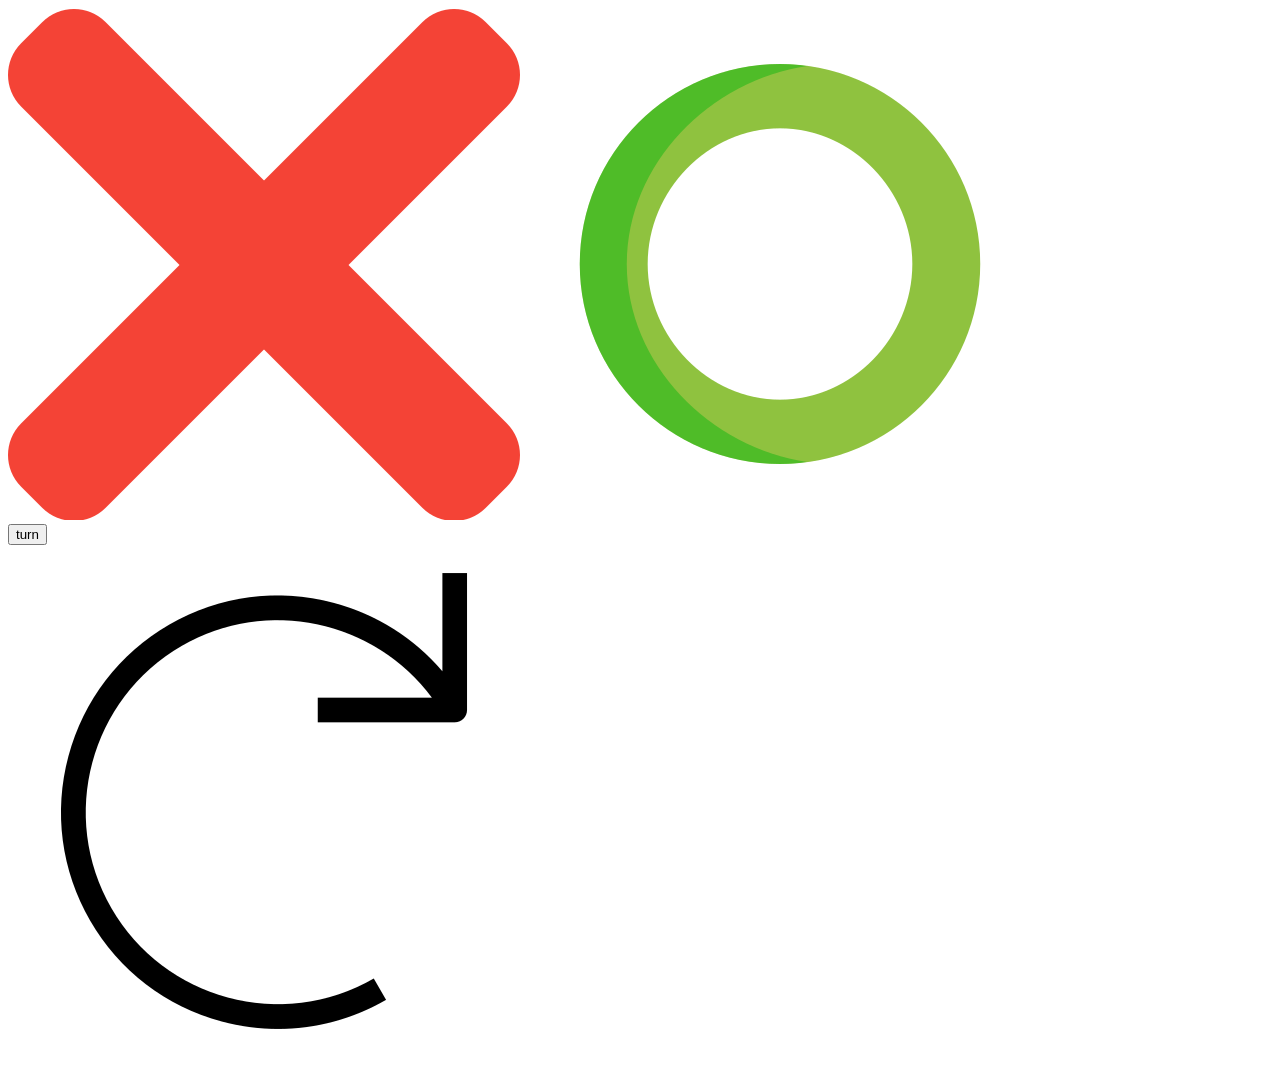
==== xo-game.html @ 0ff01118 "add hhh" ====
<!DOCTYPE html>
<html lang="en">

<head>
    <meta charset="UTF-8">
    <meta http-equiv="X-UA-Compatible" content="IE=edge">
    <meta name="viewport" content="width=device-width, initial-scale=1.0">
    <title>Document</title>
</head>

<body>
    <div>
        <div>
            <img src="./imag/close.png" alt="">
            <img src="./imag/letter-o.png" alt="">
        </div>
        <button>turn</button>
        <div>
            <img src="./imag/undo.png" />
        </div>
    </div>

</body>

</html>
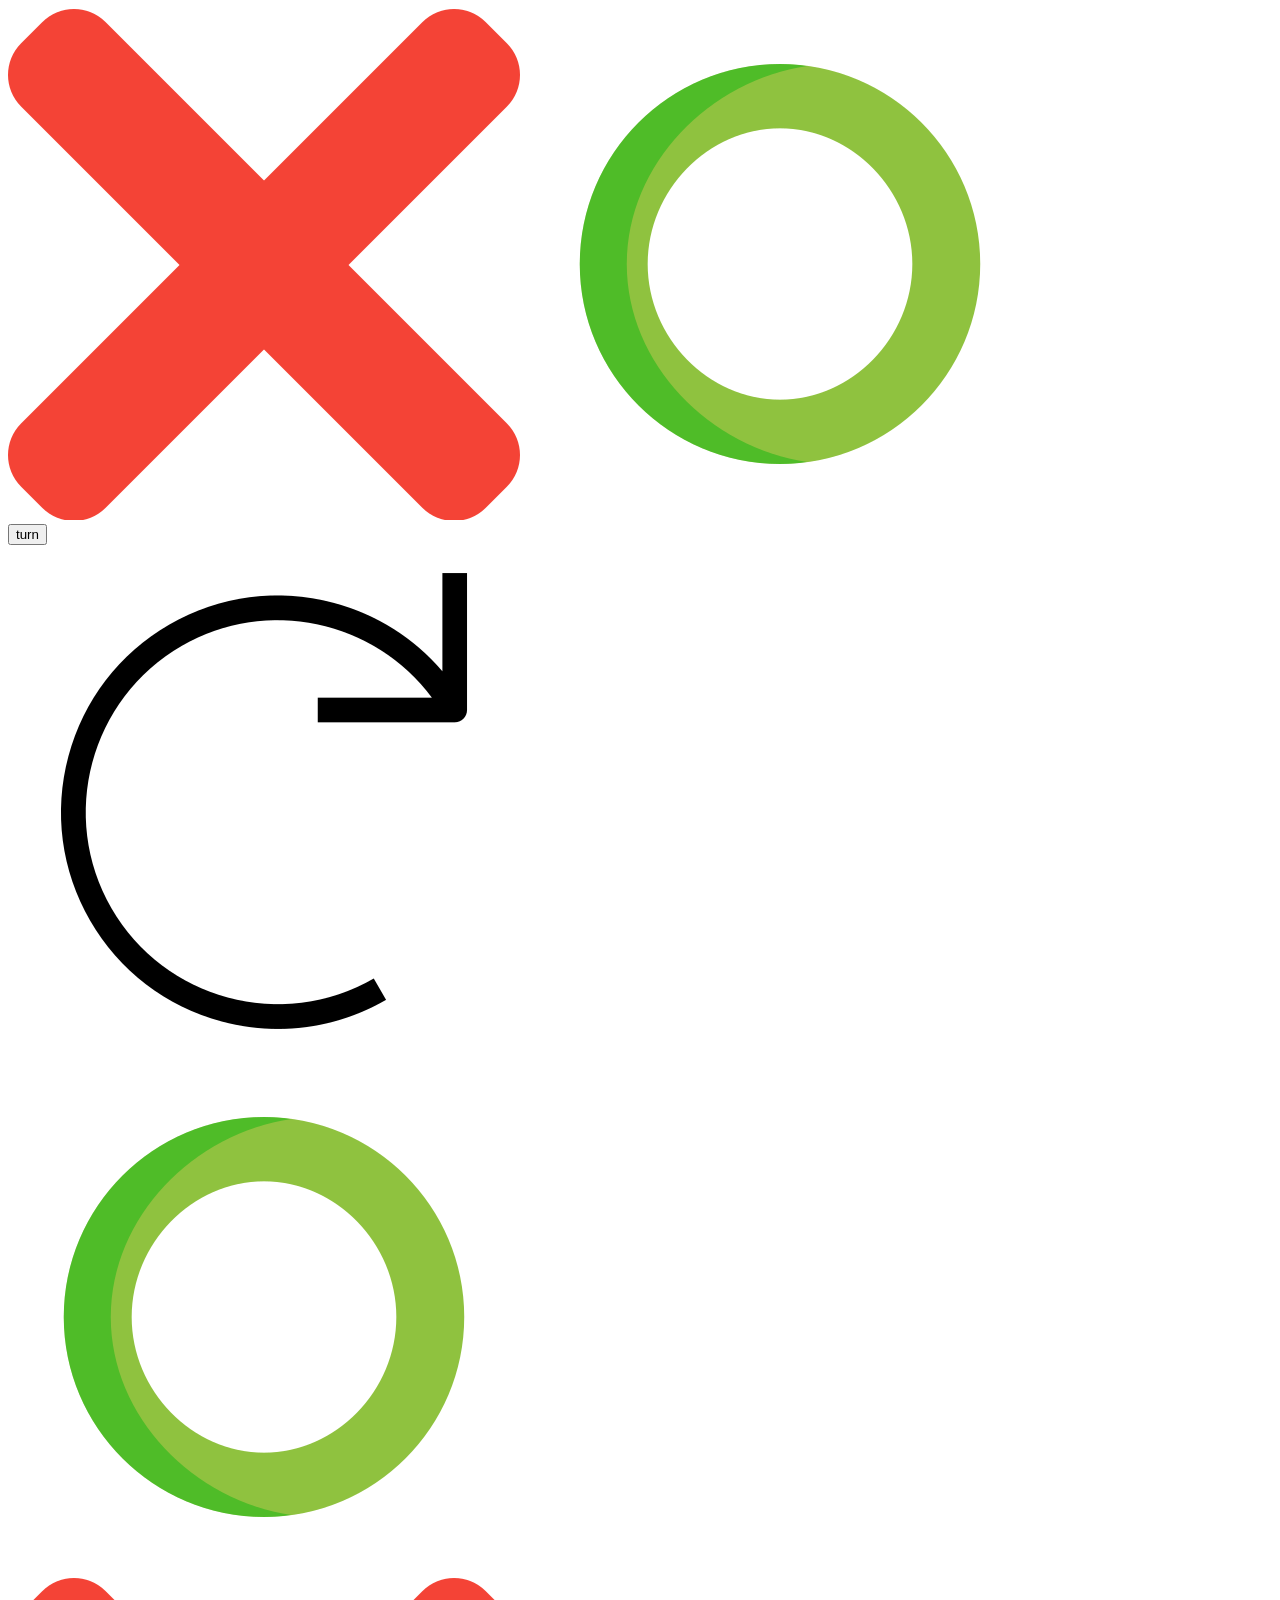
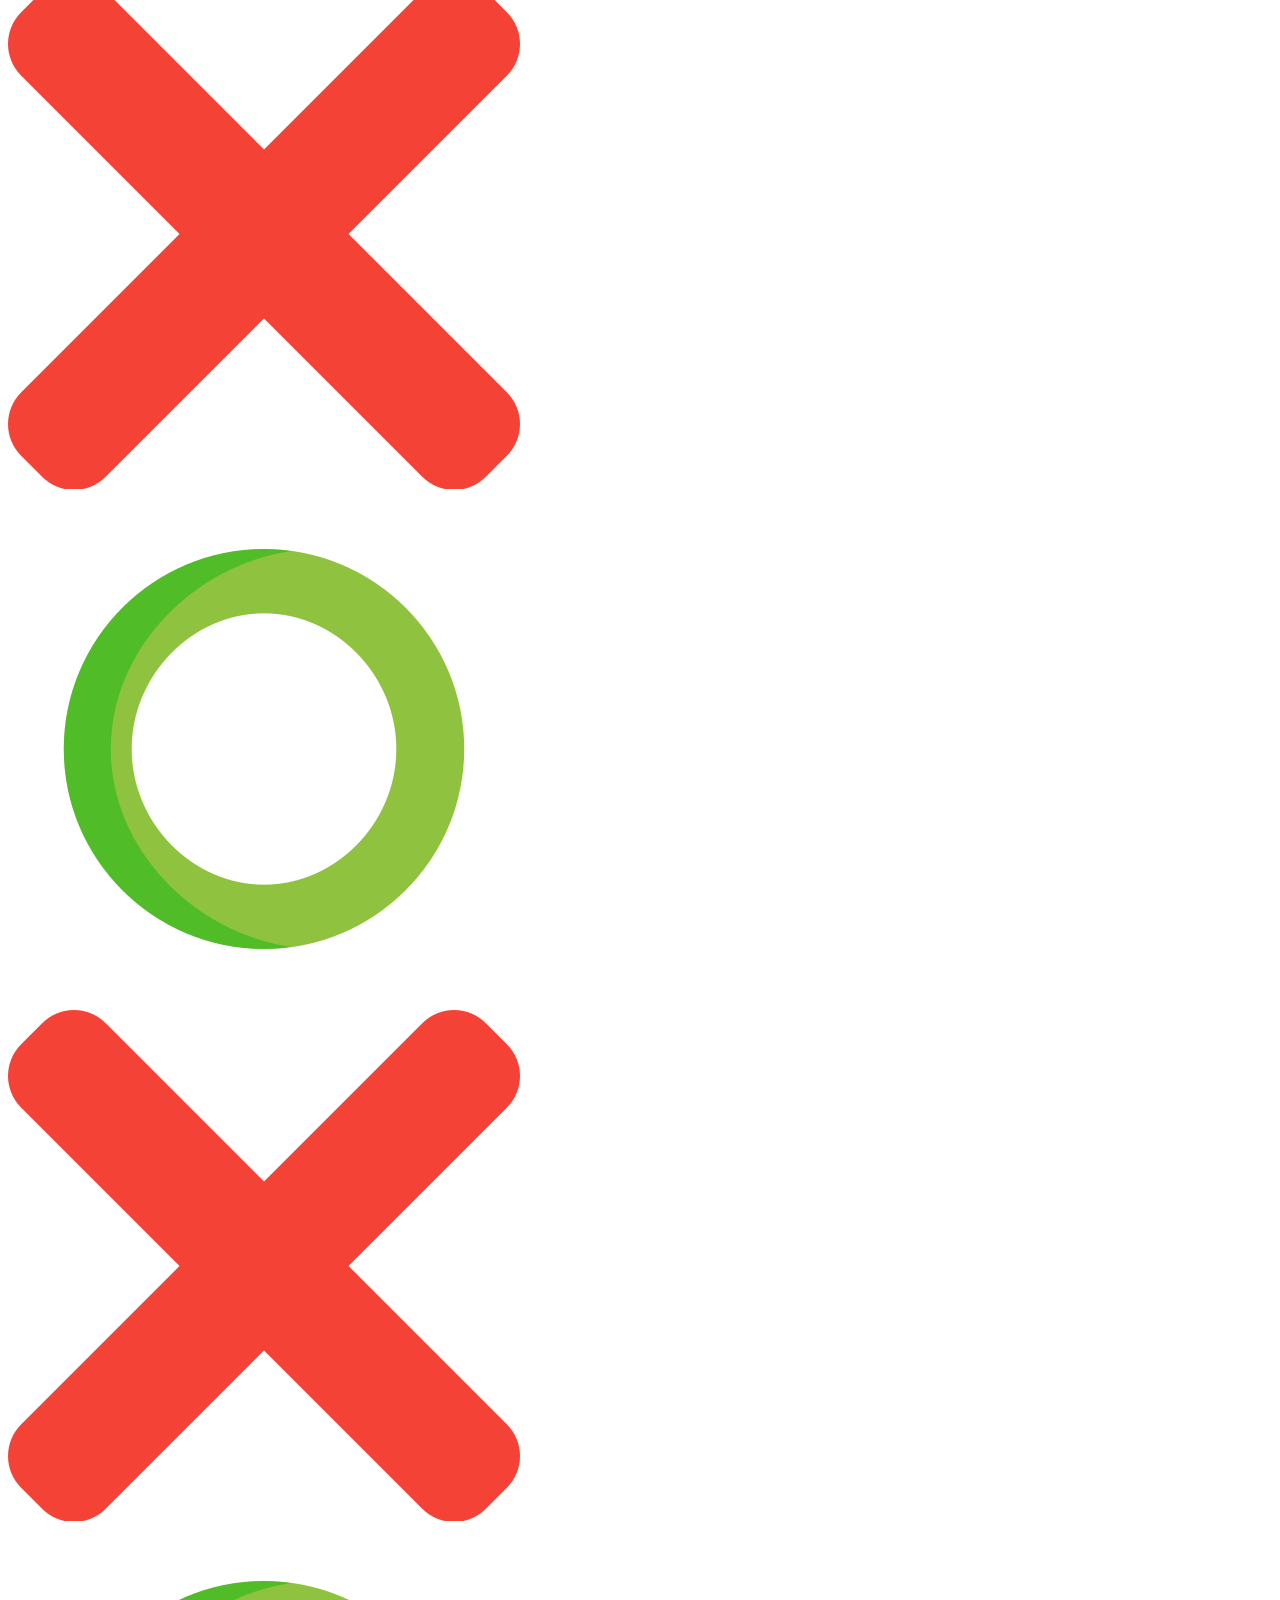
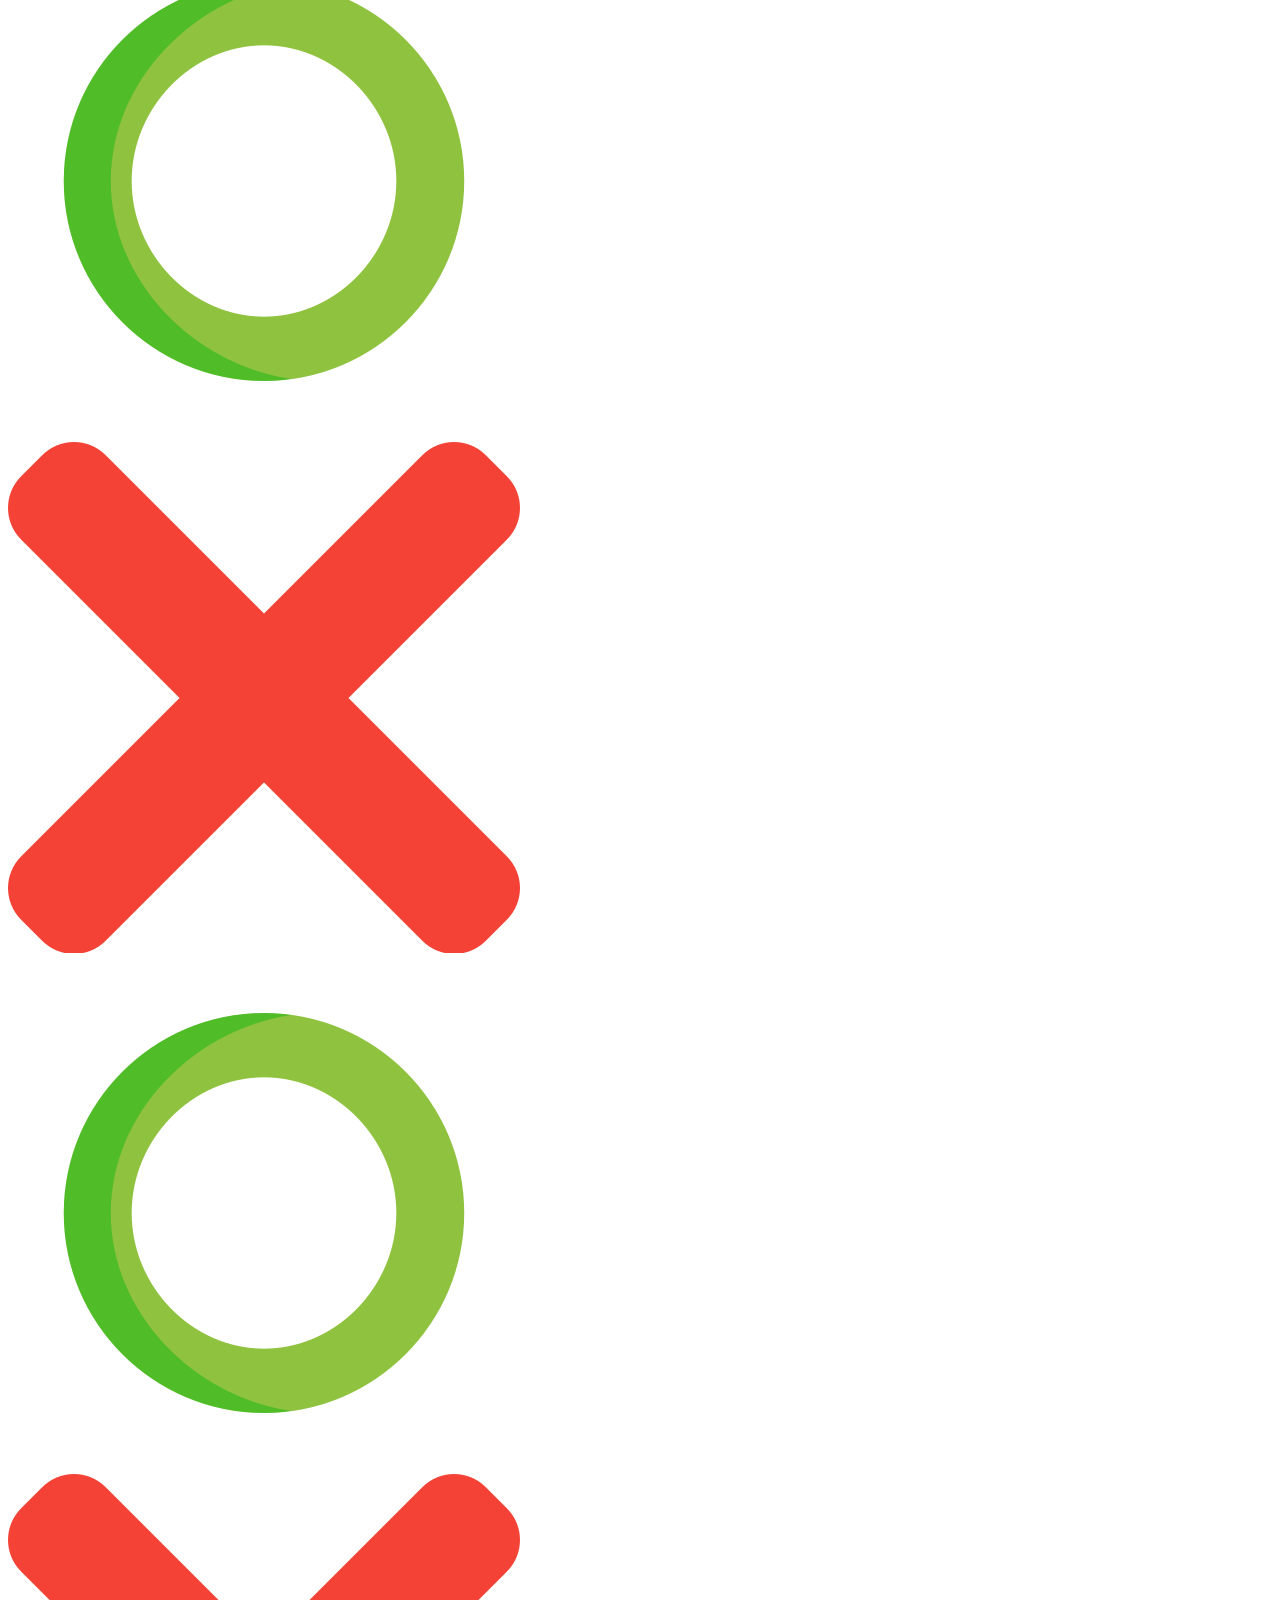
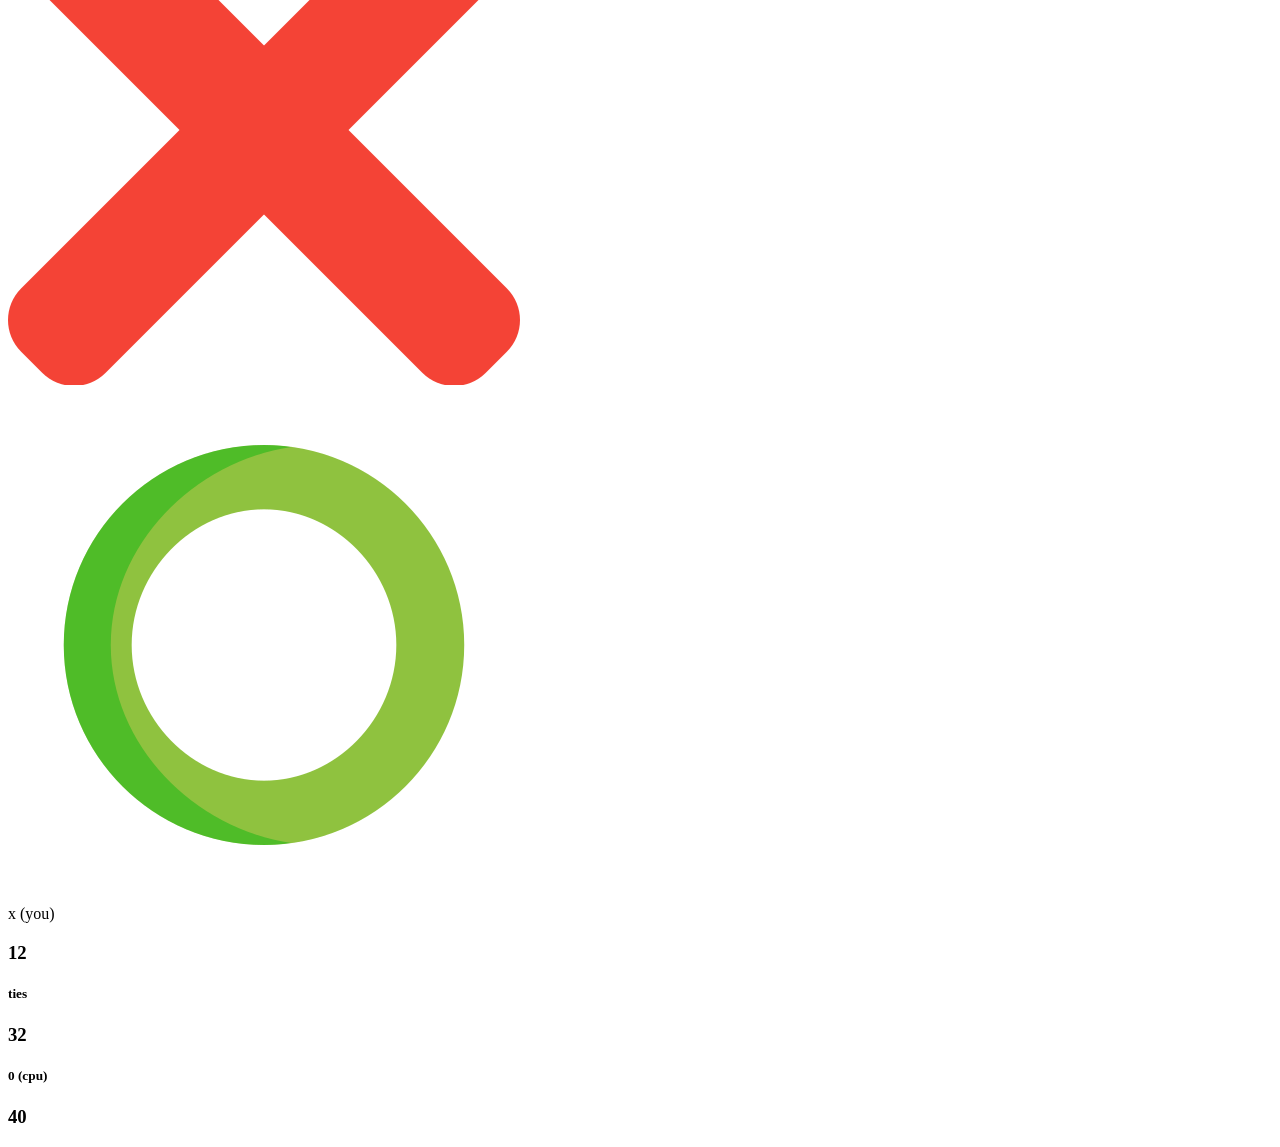
==== commit 12e20586: "add hh" ====
--- a/xo-game.html
+++ b/xo-game.html
@@ -9,16 +9,43 @@
 </head>
 
 <body>
-    <div>
-        <div>
-            <img src="./imag/close.png" alt="">
-            <img src="./imag/letter-o.png" alt="">
-        </div>
-        <button>turn</button>
-        <div>
-            <img src="./imag/undo.png" />
-        </div>
-    </div>
+    <main>
+        <section>
+            <div>
+                <div>
+                    <img src="./imag/close.png" alt="">
+                    <img src="./imag/letter-o.png" alt="">
+                </div>
+                <button>turn</button>
+                <div>
+                    <img src="./imag/undo.png" />
+                </div>
+            </div>
+            <div>
+                <div><img src="./imag/letter-o.png" alt=""></div>
+                <div><img src="./imag/close.png" alt=""></div>
+                <div><img src="./imag/letter-o.png" alt=""></div>
+                <div><img src="./imag/close.png" alt=""></div>
+                <div><img src="./imag/letter-o.png" alt=""></div>
+                <div><img src="./imag/close.png" alt=""></div>
+                <div><img src="./imag/letter-o.png" alt=""></div>
+                <div><img src="./imag/close.png" alt=""></div>
+                <div><img src="./imag/letter-o.png" alt=""></div>
+                <div>x (you)</h5>
+                    <h3>12</h3>
+                </div>
+                <div>
+                    <h5>ties</h5>
+                    <h3>32</h3>
+                </div>
+                <div>
+                    <h5>0 (cpu)</h5>
+                    <h3>40</h3>
+                </div>
+            </div>
+        </section>
+    </main>
+
 
 </body>
 
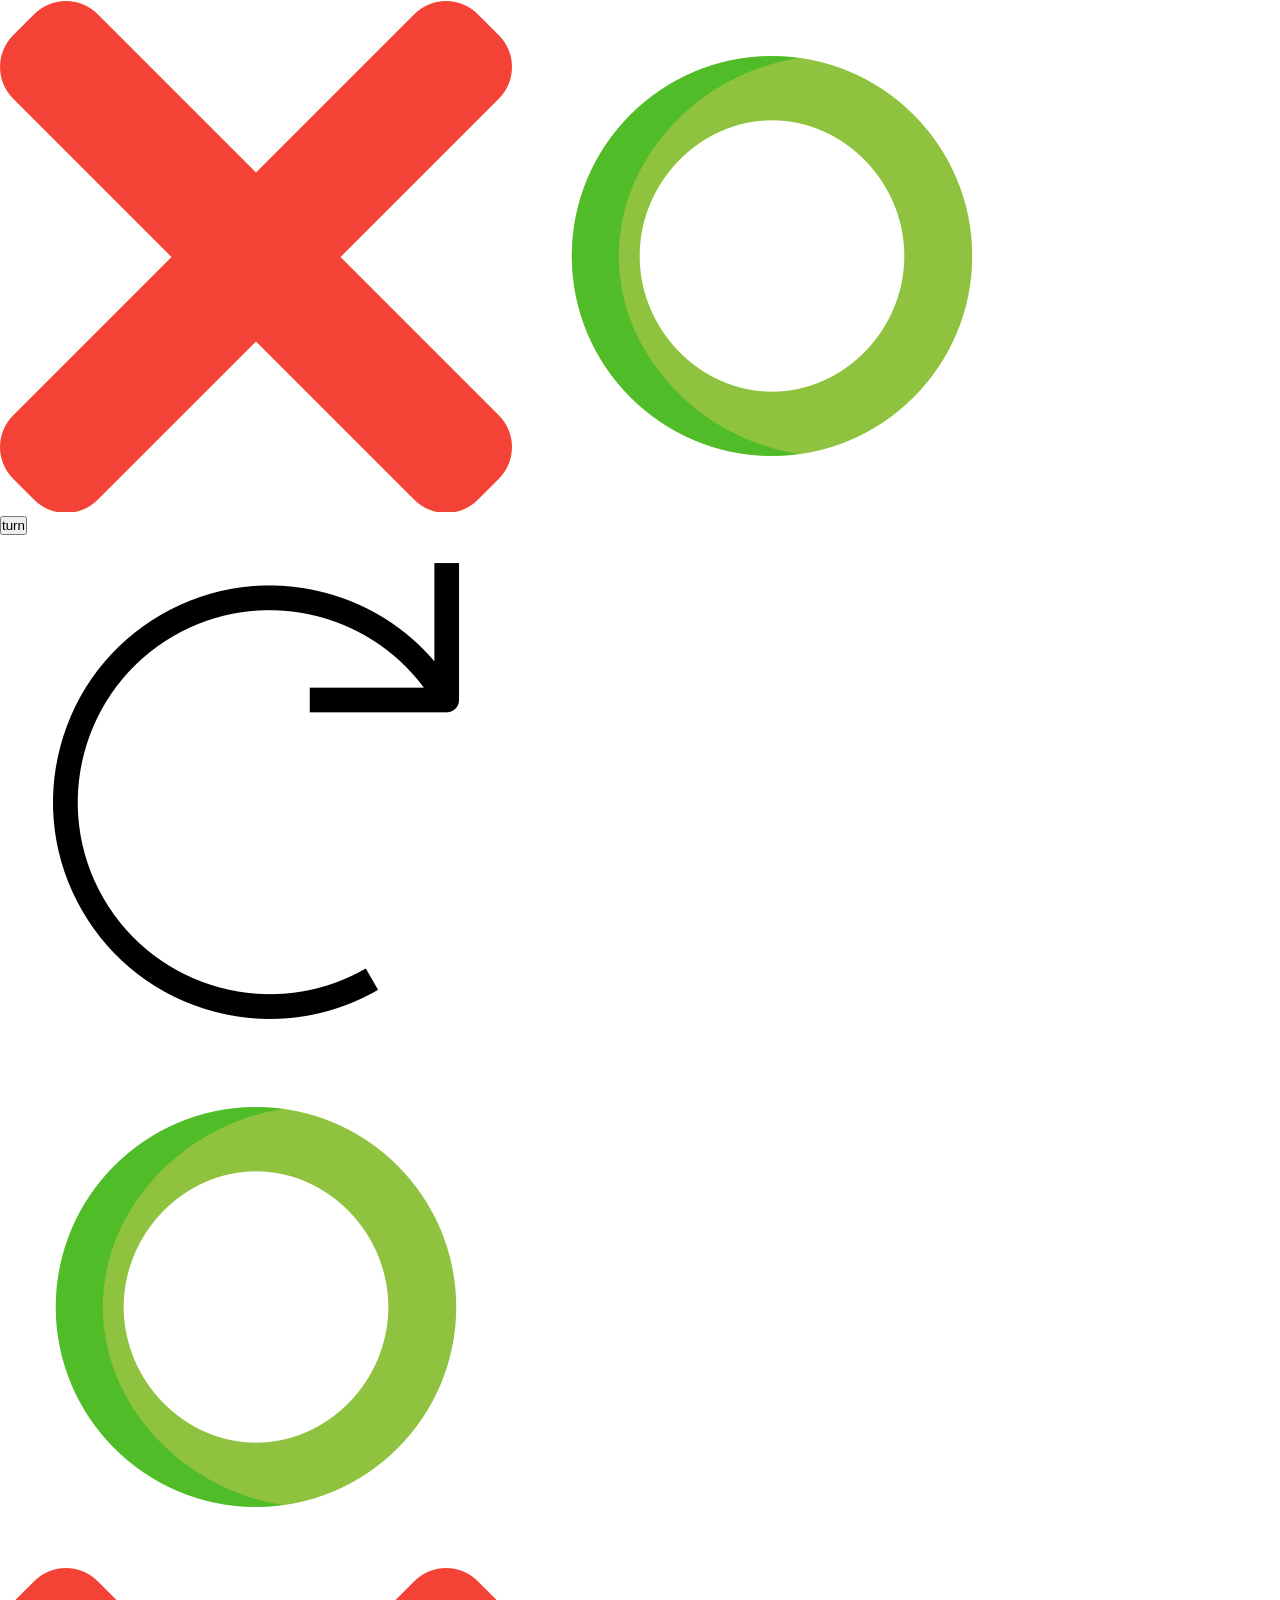
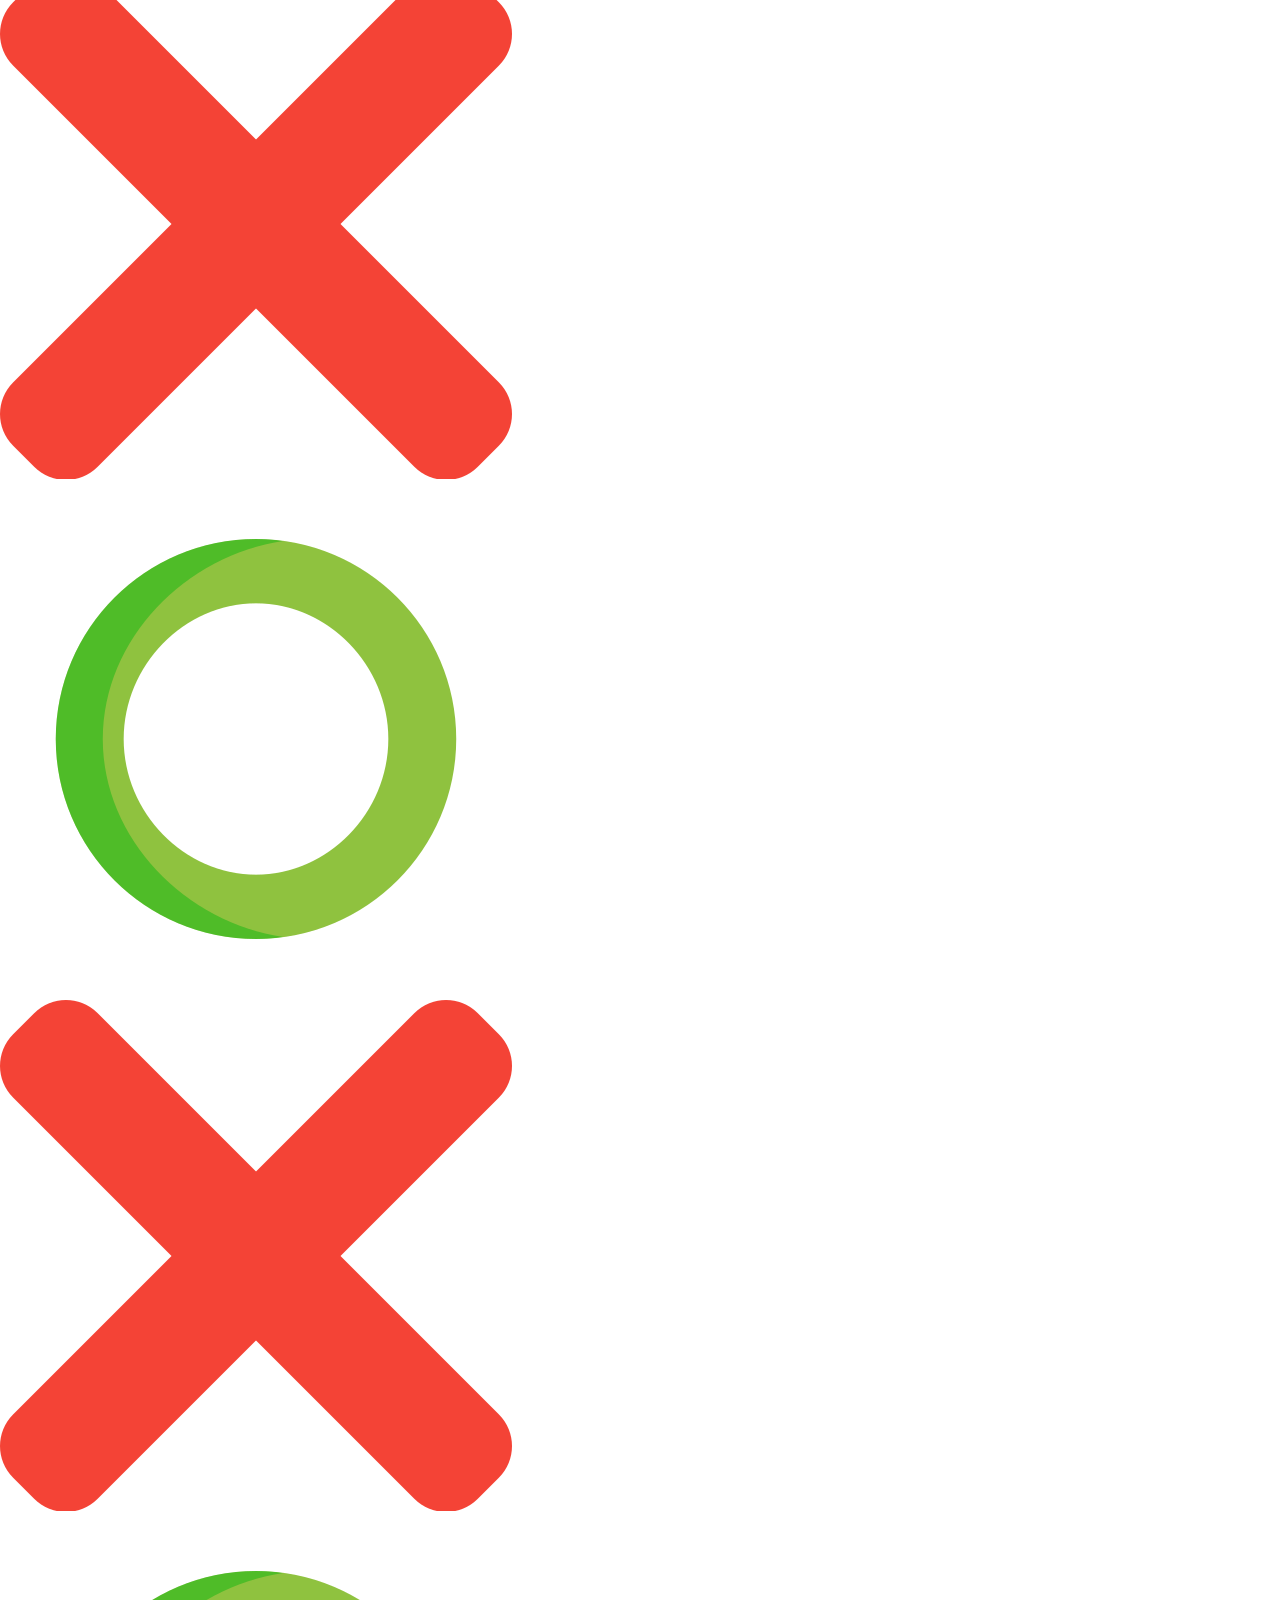
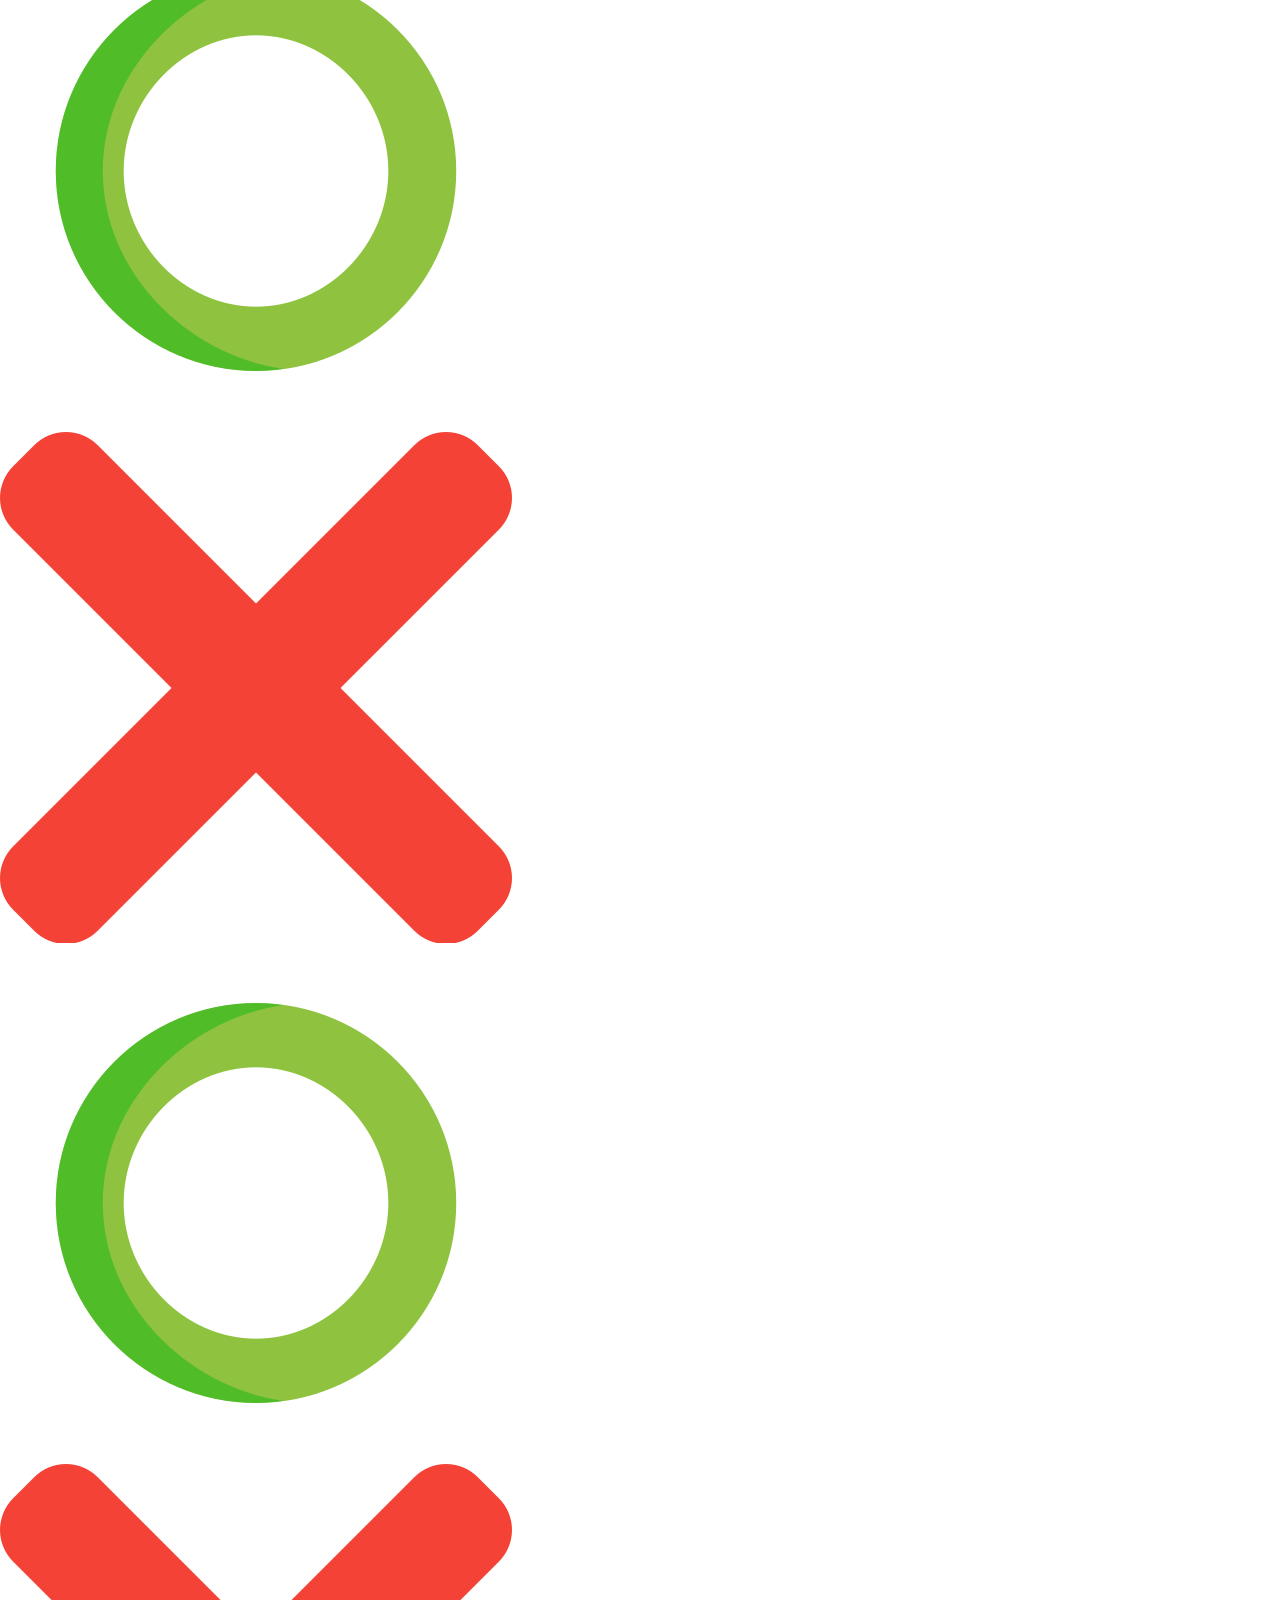
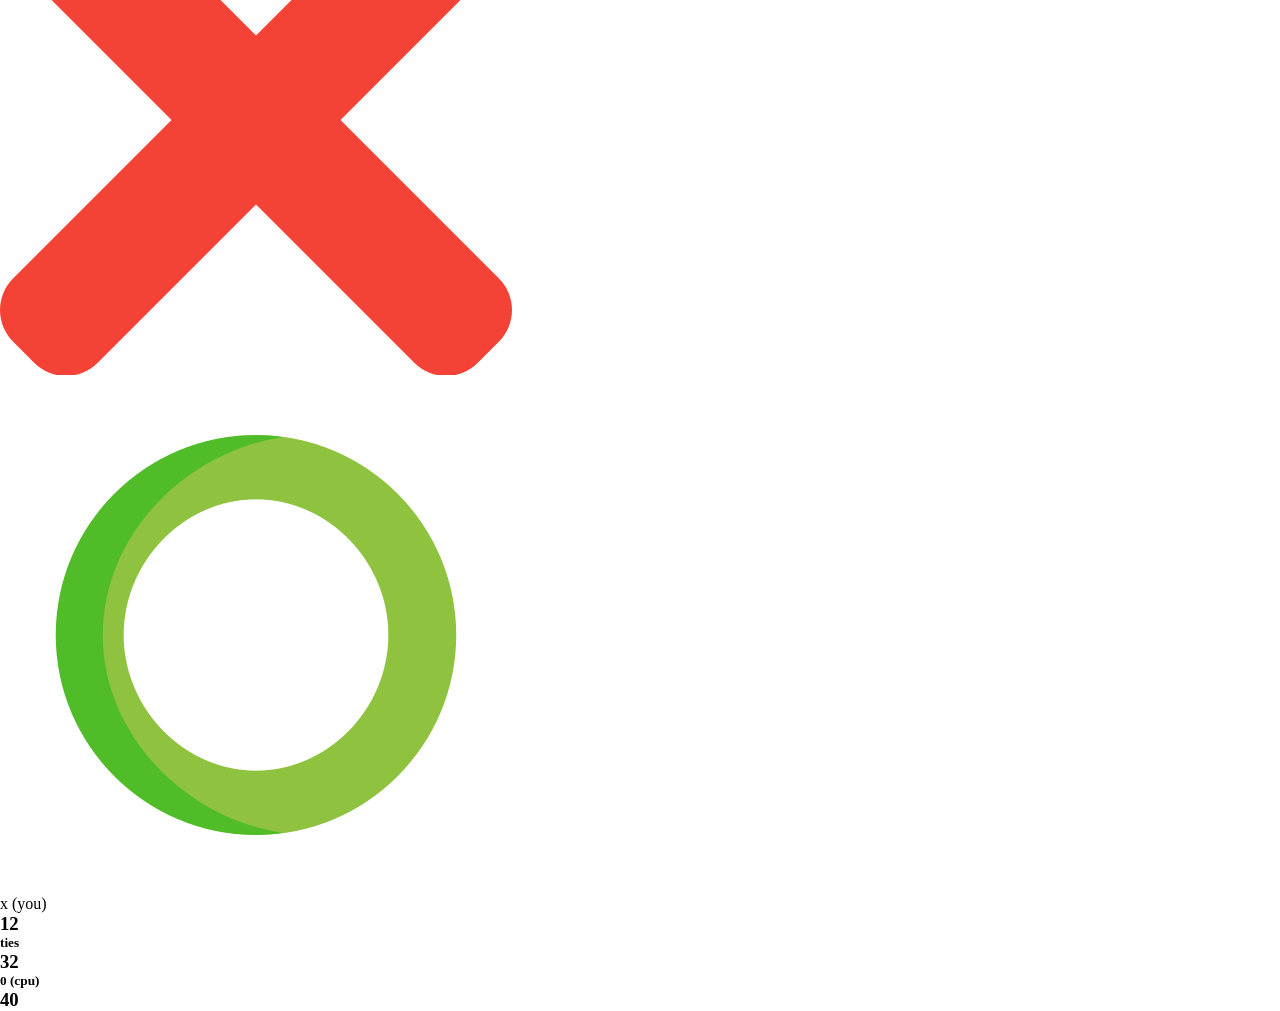
==== commit 4f5af7d4: "add hhh" ====
--- a/xo-game.html
+++ b/xo-game.html
@@ -5,6 +5,7 @@
     <meta charset="UTF-8">
     <meta http-equiv="X-UA-Compatible" content="IE=edge">
     <meta name="viewport" content="width=device-width, initial-scale=1.0">
+    <link rel="stylesheet" href="./xo-game.css">
     <title>Document</title>
 </head>
 
--- a/xo-game.css
+++ b/xo-game.css
@@ -0,0 +1,5 @@
+*{
+margin: 0;
+padding: 0;
+box-sizing: border-box;
+}
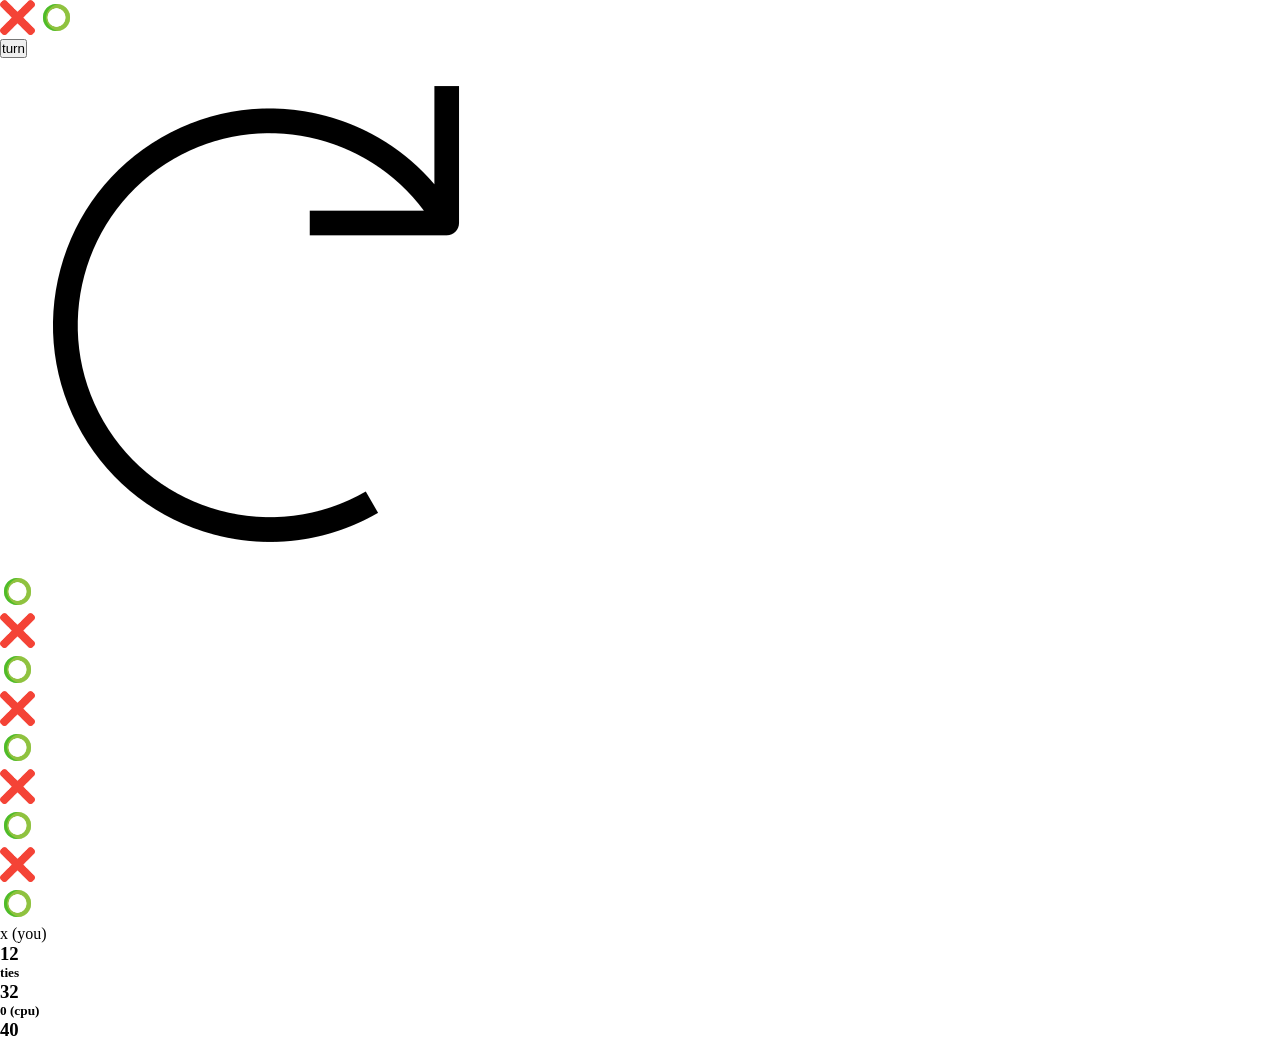
==== commit adee958b: "add hh" ====
--- a/xo-game.html
+++ b/xo-game.html
@@ -14,8 +14,8 @@
         <section>
             <div>
                 <div>
-                    <img src="./imag/close.png" alt="">
-                    <img src="./imag/letter-o.png" alt="">
+                    <img class="img-play"  src="./imag/close.png" alt="">
+                    <img class="img-play" src="./imag/letter-o.png" alt="">
                 </div>
                 <button>turn</button>
                 <div>
@@ -23,15 +23,15 @@
                 </div>
             </div>
             <div>
-                <div><img src="./imag/letter-o.png" alt=""></div>
-                <div><img src="./imag/close.png" alt=""></div>
-                <div><img src="./imag/letter-o.png" alt=""></div>
-                <div><img src="./imag/close.png" alt=""></div>
-                <div><img src="./imag/letter-o.png" alt=""></div>
-                <div><img src="./imag/close.png" alt=""></div>
-                <div><img src="./imag/letter-o.png" alt=""></div>
-                <div><img src="./imag/close.png" alt=""></div>
-                <div><img src="./imag/letter-o.png" alt=""></div>
+                <div><img class="img-play" src="./imag/letter-o.png" alt=""></div>
+                <div><img class="img-play" src="./imag/close.png" alt=""></div>
+                <div><img class="img-play" src="./imag/letter-o.png" alt=""></div>
+                <div><img class="img-play" src="./imag/close.png" alt=""></div>
+                <div><img class="img-play" src="./imag/letter-o.png" alt=""></div>
+                <div><img class="img-play" src="./imag/close.png" alt=""></div>
+                <div><img class="img-play" src="./imag/letter-o.png" alt=""></div>
+                <div><img class="img-play" src="./imag/close.png" alt=""></div>
+                <div><img class="img-play" src="./imag/letter-o.png" alt=""></div>
                 <div>x (you)</h5>
                     <h3>12</h3>
                 </div>
--- a/xo-game.css
+++ b/xo-game.css
@@ -2,4 +2,8 @@
 margin: 0;
 padding: 0;
 box-sizing: border-box;
+}
+.img-play{
+width: 2.1875rem;
+height: 2.1875rem;
 }
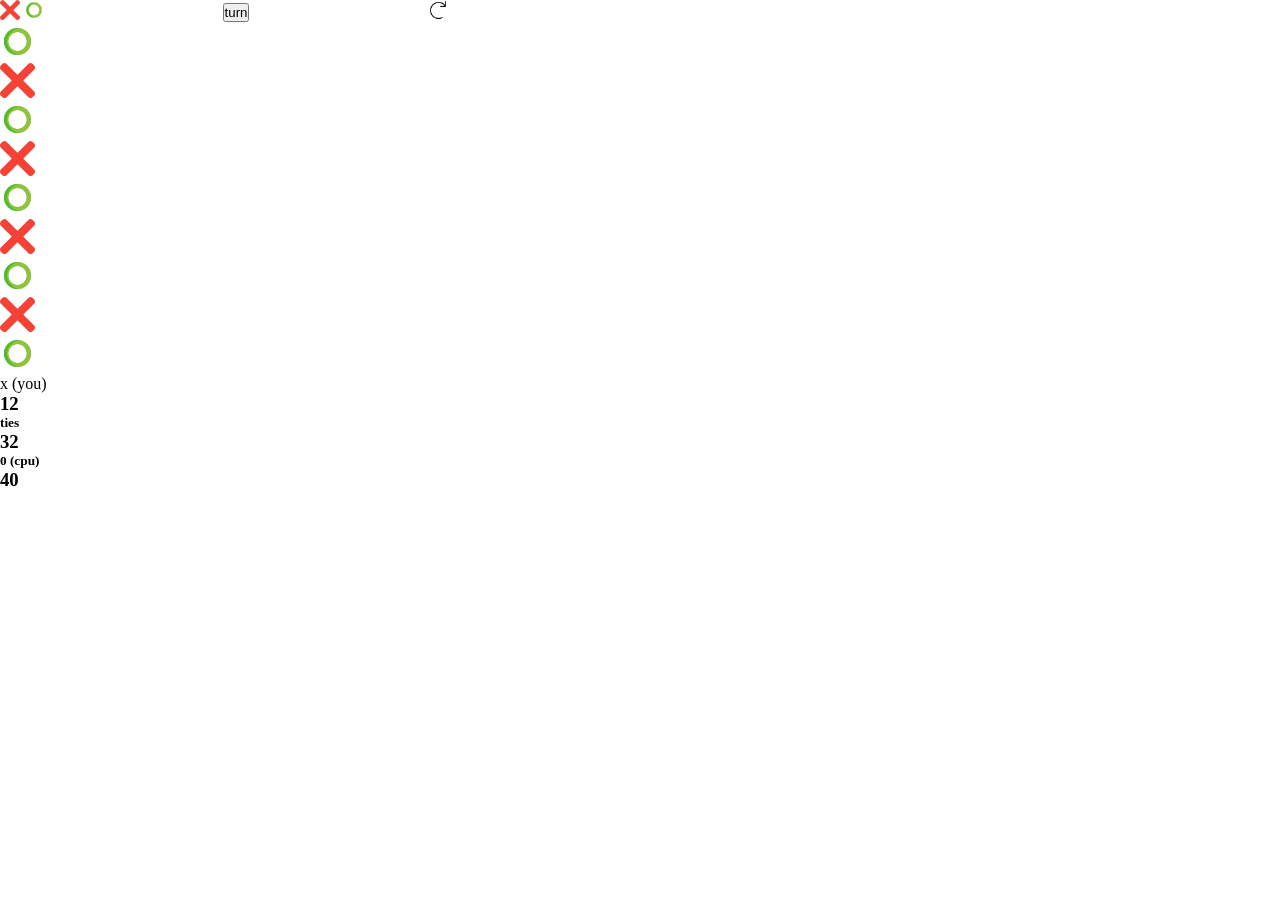
==== commit 6280d6df: "add hhh" ====
--- a/xo-game.html
+++ b/xo-game.html
@@ -11,15 +11,15 @@
 
 <body>
     <main>
-        <section>
-            <div>
+        <section id="container">
+            <div id="nav" class="flex">
                 <div>
                     <img class="img-play"  src="./imag/close.png" alt="">
                     <img class="img-play" src="./imag/letter-o.png" alt="">
                 </div>
                 <button>turn</button>
                 <div>
-                    <img src="./imag/undo.png" />
+                    <img class="img-play" src="./imag/undo.png" />
                 </div>
             </div>
             <div>
--- a/xo-game.css
+++ b/xo-game.css
@@ -6,4 +6,19 @@
 .img-play{
 width: 2.1875rem;
 height: 2.1875rem;
-}+}
+.flex{
+    display: flex;
+    align-items: center;
+    justify-content: space-between;
+}
+#container{
+    width: 35%;
+
+}
+#nav{
+    
+}#nav img {
+width: 1.25rem;
+height: 1.25rem;
+}
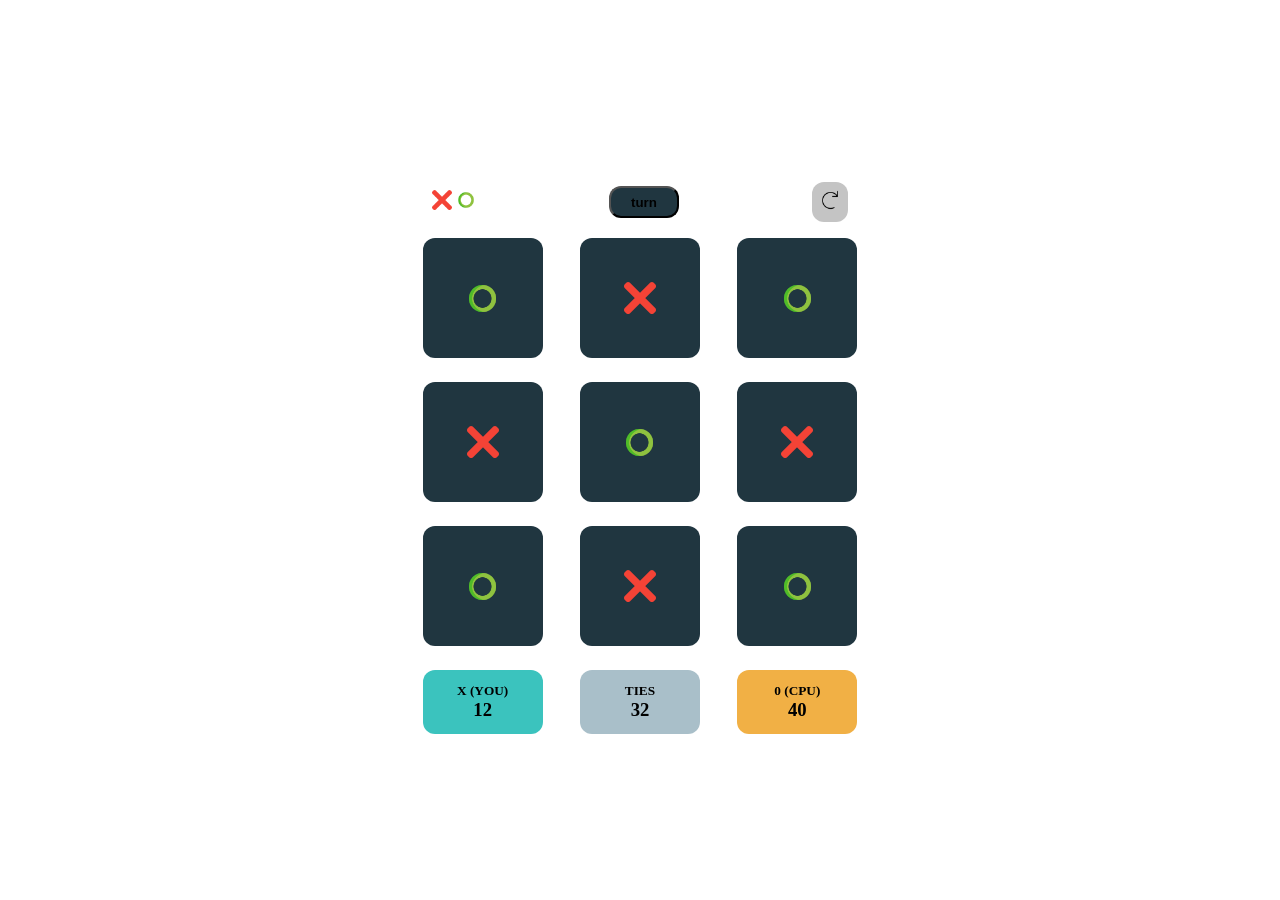
==== commit e5815f04: "add hhh" ====
--- a/xo-game.html
+++ b/xo-game.html
@@ -14,32 +14,33 @@
         <section id="container">
             <div id="nav" class="flex">
                 <div>
-                    <img class="img-play"  src="./imag/close.png" alt="">
-                    <img class="img-play" src="./imag/letter-o.png" alt="">
+                    <img class="img_o" src="./imag/close.png" alt="">
+                    <img class="img_o" src="./imag/letter-o.png" alt="">
                 </div>
-                <button>turn</button>
-                <div>
-                    <img class="img-play" src="./imag/undo.png" />
+                <button id="turn">turn</button>
+                <div id="return">
+                    <img class="img_o" src="./imag/undo.png" />
                 </div>
             </div>
-            <div>
-                <div><img class="img-play" src="./imag/letter-o.png" alt=""></div>
-                <div><img class="img-play" src="./imag/close.png" alt=""></div>
-                <div><img class="img-play" src="./imag/letter-o.png" alt=""></div>
-                <div><img class="img-play" src="./imag/close.png" alt=""></div>
-                <div><img class="img-play" src="./imag/letter-o.png" alt=""></div>
-                <div><img class="img-play" src="./imag/close.png" alt=""></div>
-                <div><img class="img-play" src="./imag/letter-o.png" alt=""></div>
-                <div><img class="img-play" src="./imag/close.png" alt=""></div>
-                <div><img class="img-play" src="./imag/letter-o.png" alt=""></div>
-                <div>x (you)</h5>
+            <div id="btn-containr">
+                <div class="btn-play"><img class="img_o" src="./imag/letter-o.png" alt=""></div>
+                <div class="btn-play"><img class="img_x" src="./imag/close.png" alt=""></div>
+                <div class="btn-play"><img class="img_o" src="./imag/letter-o.png" alt=""></div>
+                <div class="btn-play"><img class="img_x" src="./imag/close.png" alt=""></div>
+                <div class="btn-play"><img class="img_o" src="./imag/letter-o.png" alt=""></div>
+                <div class="btn-play"><img class="img_x" src="./imag/close.png" alt=""></div>
+                <div class="btn-play"><img class="img_o" src="./imag/letter-o.png" alt=""></div>
+                <div class="btn-play"><img class="img_x" src="./imag/close.png" alt=""></div>
+                <div class="btn-play"><img class="img_o" src="./imag/letter-o.png" alt=""></div>
+                <div class="result" id="f-r">
+                    <h5>x (you)</h5>
                     <h3>12</h3>
                 </div>
-                <div>
+                <div class="result" id="s-r">
                     <h5>ties</h5>
                     <h3>32</h3>
                 </div>
-                <div>
+                <div class="result" id="t-r">
                     <h5>0 (cpu)</h5>
                     <h3>40</h3>
                 </div>
--- a/xo-game.css
+++ b/xo-game.css
@@ -1,24 +1,95 @@
-*{
-margin: 0;
-padding: 0;
-box-sizing: border-box;
+* {
+    margin: 0;
+    padding: 0;
+    box-sizing: border-box;
 }
-.img-play{
-width: 2.1875rem;
-height: 2.1875rem;
+main{
+    width: 100vw;
+    height: 100vh;
+    display: grid;
+    place-items: center;
 }
-.flex{
+
+.img_o {
+    width: 2.1875rem;
+    height: 2.1875rem;
+}
+
+.img_x {
+    width: 2rem;
+    height: 2rem;
+}
+
+
+.flex {
     display: flex;
     align-items: center;
     justify-content: space-between;
 }
-#container{
+
+#container {
     width: 35%;
 
 }
-#nav{
-    
-}#nav img {
-width: 1.25rem;
-height: 1.25rem;
+
+#nav { 
+    padding: 1rem;
 }
+
+#nav img {
+    width: 1.25rem;
+    height: 1.25rem;
+}
+
+#turn {
+    padding: 0.4rem 1.25rem;
+    font-weight: 800;
+    background-color: rgb(32, 54, 64);
+    border-radius: 12px;
+}
+
+#return {
+    padding: 0.5rem;
+    background-color: #c4c4c4;
+    border-radius: 12px;
+}
+#btn-containr{
+    display: grid;
+    grid-template-columns: 1fr 1fr 1fr;
+    gap: 1.5rem;
+    place-items: center;
+
+}
+
+.btn-play {
+    width: 7.5rem;
+    height: 7.5rem;
+    display: grid;
+    place-items: center;
+    background-color: rgb(32, 54, 64);
+    border-radius: 0.75rem;
+}
+
+.result {
+    padding: 0.8rem 1.2rem;
+    border-radius: .75rem;
+    width: 7.5rem;
+    text-align: center;
+}
+
+.result h5 {
+    text-transform: uppercase;
+    font-weight: 600;
+}
+
+#f-r {
+    background-color: rgb(59, 195, 190);
+}
+
+#s-r {
+    background-color: rgb(169, 191, 201);
+}
+
+#t-r {
+    background-color: rgb(241, 176, 69);
+}
